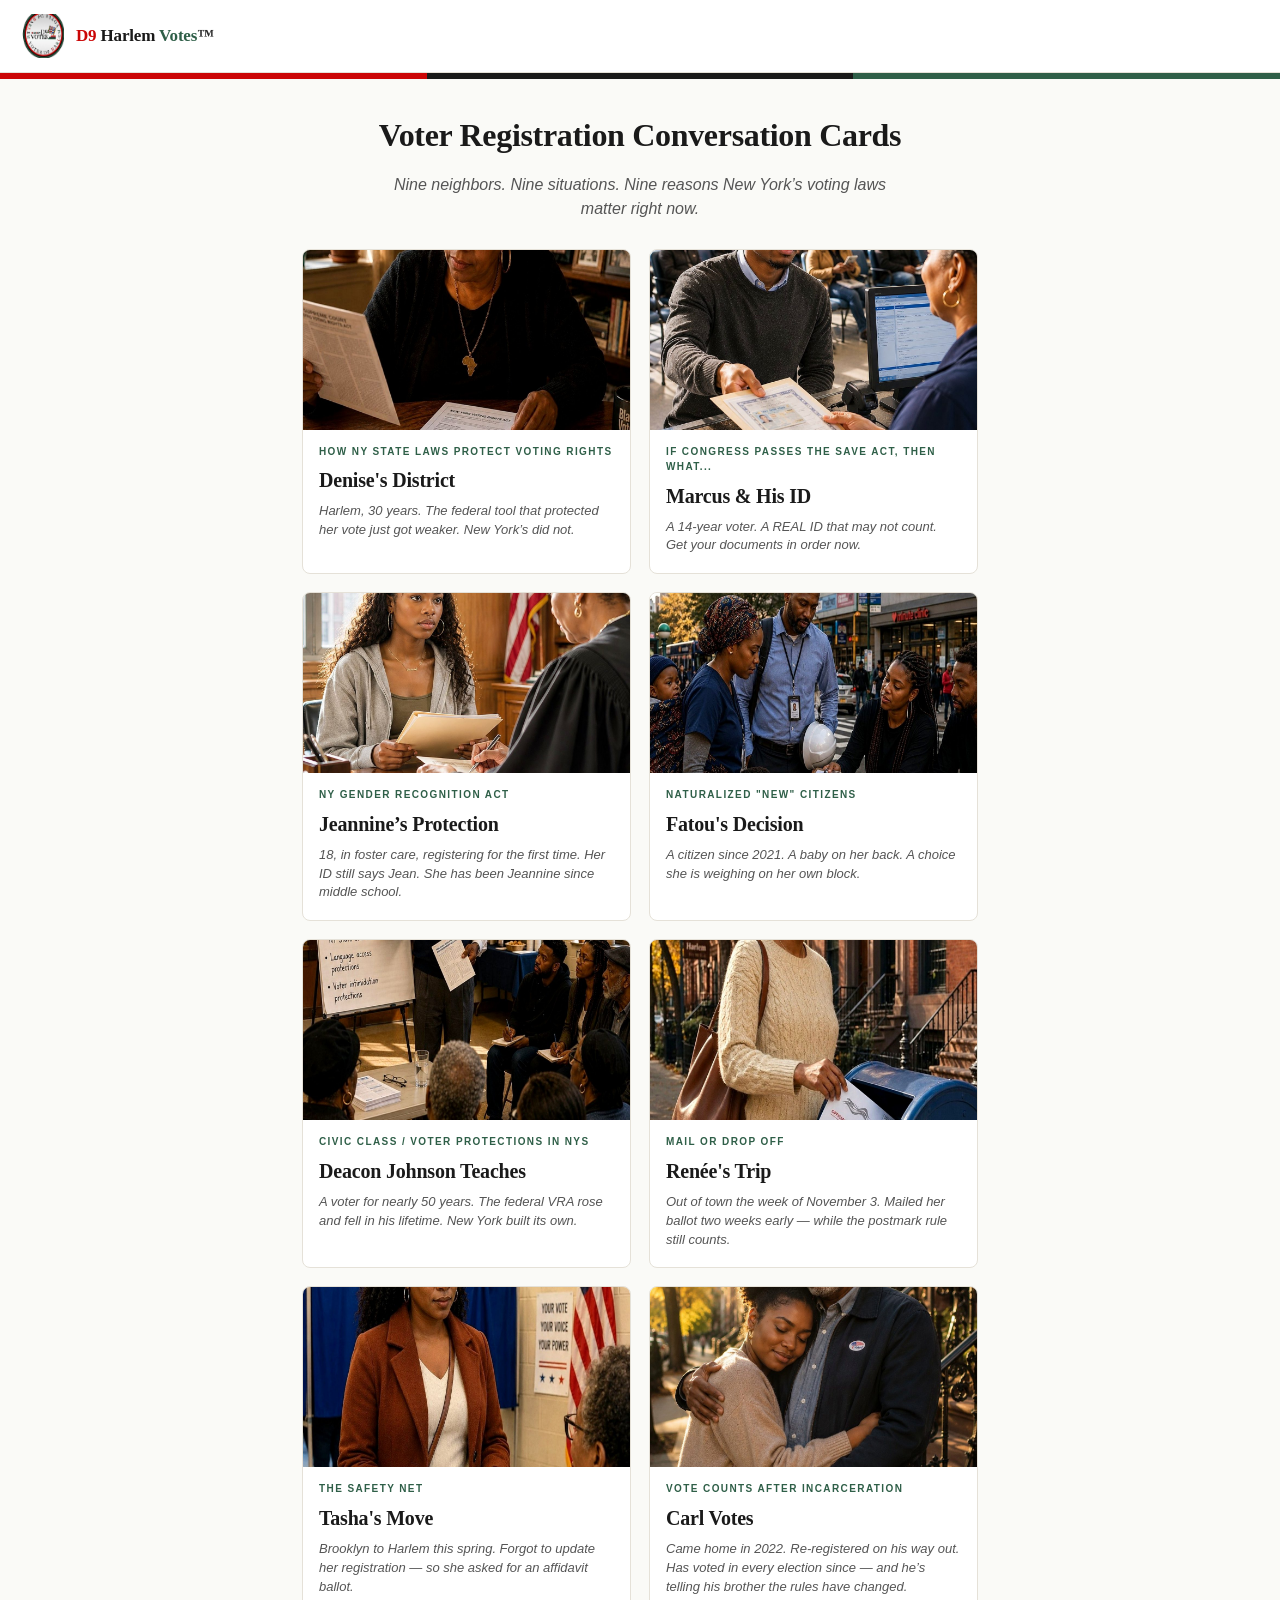
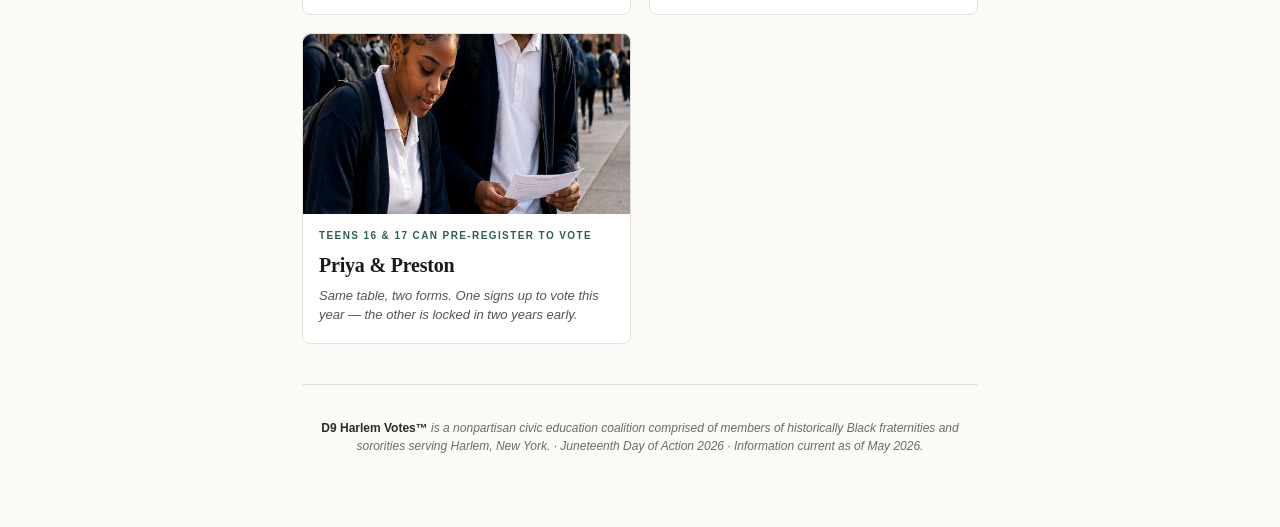
==== index.html @ d6b65fea "Initial cards site build" ====
<!doctype html>
<html lang="en">
<head>
<meta charset="utf-8">
<meta name="viewport" content="width=device-width,initial-scale=1">
<title>Conversation Cards &mdash; D9 Harlem Votes&trade;</title>
<meta name="description" content="Nine voter registration conversation cards from D9 Harlem Votes&trade;, a nonpartisan civic education coalition in Harlem, New York.">
<link rel="stylesheet" href="style.css">
<link rel="icon" type="image/png" href="logo.png">
<script data-goatcounter="https://d9harlemvotes.goatcounter.com/count" async src="//gc.zgo.at/count.js"></script>
</head>
<body>
<div class="topbar">
  <a class="brand" href="/cards/">
    <img src="logo.png" alt="D9 Harlem Votes logo">
    <span class="wordmark"><span class="d9">D9</span> <span class="h">Harlem</span> <span class="v">Votes</span>&trade;</span>
  </a>
</div>
<div class="stripe"><div class="s-red"></div><div class="s-black"></div><div class="s-green"></div></div>
<div class="container">
  <div class="deck-header">
    <h1>Voter Registration Conversation Cards</h1>
    <p class="deck-tagline">Nine neighbors. Nine situations. Nine reasons New York&rsquo;s voting laws matter right now.</p>
  </div>
  <div class="deck-grid">
    <a class="deck-tile" href="card1/">
      <img src="photos/card1-denise.jpg" alt="Denise's District">
      <div class="tile-body">
        <div class="tile-topic">How NY state laws protect voting rights</div>
        <div class="tile-name">Denise's District</div>
        <p class="tile-tag">Harlem, 30 years. The federal tool that protected her vote just got weaker. New York&rsquo;s did not.</p>
      </div>
    </a>
    <a class="deck-tile" href="card2/">
      <img src="photos/card2-marcus.jpg" alt="Marcus &amp; His ID">
      <div class="tile-body">
        <div class="tile-topic">If Congress passes the SAVE Act, then what...</div>
        <div class="tile-name">Marcus &amp; His ID</div>
        <p class="tile-tag">A 14-year voter. A REAL ID that may not count. Get your documents in order now.</p>
      </div>
    </a>
    <a class="deck-tile" href="card3/">
      <img src="photos/card3-jeannine.jpg" alt="Jeannine&rsquo;s Protection">
      <div class="tile-body">
        <div class="tile-topic">NY Gender Recognition Act</div>
        <div class="tile-name">Jeannine&rsquo;s Protection</div>
        <p class="tile-tag">18, in foster care, registering for the first time. Her ID still says Jean. She has been Jeannine since middle school.</p>
      </div>
    </a>
    <a class="deck-tile" href="card4/">
      <img src="photos/card4-fatou.jpg" alt="Fatou's Decision">
      <div class="tile-body">
        <div class="tile-topic">Naturalized "new" citizens</div>
        <div class="tile-name">Fatou's Decision</div>
        <p class="tile-tag">A citizen since 2021. A baby on her back. A choice she is weighing on her own block.</p>
      </div>
    </a>
    <a class="deck-tile" href="card5/">
      <img src="photos/card5-deacon.jpg" alt="Deacon Johnson Teaches">
      <div class="tile-body">
        <div class="tile-topic">Civic class / voter protections in NYS</div>
        <div class="tile-name">Deacon Johnson Teaches</div>
        <p class="tile-tag">A voter for nearly 50 years. The federal VRA rose and fell in his lifetime. New York built its own.</p>
      </div>
    </a>
    <a class="deck-tile" href="card6/">
      <img src="photos/card6-renee.jpg" alt="Ren&eacute;e's Trip">
      <div class="tile-body">
        <div class="tile-topic">Mail or drop off</div>
        <div class="tile-name">Ren&eacute;e's Trip</div>
        <p class="tile-tag">Out of town the week of November 3. Mailed her ballot two weeks early &mdash; while the postmark rule still counts.</p>
      </div>
    </a>
    <a class="deck-tile" href="card7/">
      <img src="photos/card7-tasha.jpg" alt="Tasha's Move">
      <div class="tile-body">
        <div class="tile-topic">The safety net</div>
        <div class="tile-name">Tasha's Move</div>
        <p class="tile-tag">Brooklyn to Harlem this spring. Forgot to update her registration &mdash; so she asked for an affidavit ballot.</p>
      </div>
    </a>
    <a class="deck-tile" href="card8/">
      <img src="photos/card8-carl.jpg" alt="Carl Votes">
      <div class="tile-body">
        <div class="tile-topic">Vote counts after incarceration</div>
        <div class="tile-name">Carl Votes</div>
        <p class="tile-tag">Came home in 2022. Re-registered on his way out. Has voted in every election since &mdash; and he&rsquo;s telling his brother the rules have changed.</p>
      </div>
    </a>
    <a class="deck-tile" href="card9/">
      <img src="photos/card9-priya-preston.jpg" alt="Priya &amp; Preston">
      <div class="tile-body">
        <div class="tile-topic">Teens 16 &amp; 17 can pre-register to vote</div>
        <div class="tile-name">Priya &amp; Preston</div>
        <p class="tile-tag">Same table, two forms. One signs up to vote this year &mdash; the other is locked in two years early.</p>
      </div>
    </a>
  </div>
  <div class="foot">
    <p class="meta"><strong>D9 Harlem Votes&trade;</strong> is a nonpartisan civic education coalition comprised of members of historically Black fraternities and sororities serving Harlem, New York. &middot; Juneteenth Day of Action 2026 &middot; Information current as of May 2026.</p>
  </div>
</div>
</body>
</html>
---- style.css ----
/* D9 Harlem Votes Cards — shared stylesheet */
:root {
  --red: #CB0606;
  --black: #1A1A1A;
  --green: #2F5F48;
  --cream: #f5f1e8;
  --rule: #e5e1d8;
  --text: #2a2a2a;
  --muted: #6b6b6b;
}
* { box-sizing: border-box; }
html { -webkit-text-size-adjust: 100%; }
body {
  margin: 0;
  padding: 0;
  font-family: -apple-system, BlinkMacSystemFont, "Segoe UI", Roboto, Helvetica, Arial, sans-serif;
  color: var(--text);
  background: #fafaf7;
  line-height: 1.55;
  font-size: 16px;
}

/* Top bar */
.topbar {
  background: #fff;
  border-bottom: 1px solid var(--rule);
  padding: 14px 20px;
  display: flex;
  align-items: center;
  justify-content: space-between;
  gap: 16px;
}
.topbar .brand {
  display: flex;
  align-items: center;
  gap: 12px;
  text-decoration: none;
  color: inherit;
}
.topbar .brand img {
  width: 44px;
  height: 44px;
  display: block;
}
.topbar .brand .wordmark {
  font-family: Georgia, serif;
  font-size: 17px;
  font-weight: 600;
  letter-spacing: -0.01em;
}
.topbar .brand .wordmark .d9 { color: var(--red); }
.topbar .brand .wordmark .h  { color: var(--black); }
.topbar .brand .wordmark .v  { color: var(--green); }
.topbar .back {
  font-size: 13px;
  color: var(--muted);
  text-decoration: none;
  font-weight: 500;
}
.topbar .back:hover { color: var(--red); }

/* Tri-stripe */
.stripe {
  height: 6px;
  display: flex;
}
.stripe .s-red   { flex: 1; background: var(--red); }
.stripe .s-black { flex: 1; background: var(--black); }
.stripe .s-green { flex: 1; background: var(--green); }

/* Page container */
.container {
  max-width: 720px;
  margin: 0 auto;
  padding: 28px 22px 60px;
}

/* Card page */
.topic-label {
  font-size: 11px;
  letter-spacing: 0.18em;
  text-transform: uppercase;
  color: var(--green);
  font-weight: 700;
  margin-bottom: 10px;
}
h1.card-name {
  font-family: Georgia, serif;
  font-size: 38px;
  line-height: 1.1;
  margin: 0 0 10px;
  color: var(--black);
  letter-spacing: -0.015em;
  font-weight: 700;
}
.tagline {
  font-style: italic;
  color: #555;
  font-size: 17px;
  line-height: 1.45;
  margin: 0 0 24px;
}
.card-photo {
  width: 100%;
  height: auto;
  display: block;
  border-radius: 4px;
  margin: 0 0 26px;
}
.subtitle {
  font-style: italic;
  color: #555;
  font-size: 16px;
  margin: 0 0 22px;
}
h2.section-label {
  font-size: 12px;
  letter-spacing: 0.14em;
  text-transform: uppercase;
  color: var(--black);
  font-weight: 700;
  margin: 26px 0 10px;
}
.section-body {
  font-size: 16px;
  line-height: 1.6;
  margin: 0 0 20px;
  color: var(--text);
}
.action-box {
  background: #eaf0e8;
  border-left: 4px solid var(--green);
  padding: 16px 20px;
  border-radius: 0 4px 4px 0;
  margin: 22px 0 24px;
}
.action-box .action-label {
  font-size: 11px;
  letter-spacing: 0.16em;
  text-transform: uppercase;
  color: var(--green);
  font-weight: 700;
  margin-bottom: 8px;
}
.action-box .action-body {
  font-size: 15.5px;
  line-height: 1.55;
  color: var(--text);
}
.action-box .action-body em { font-style: italic; }
.read-more {
  font-size: 13.5px;
  color: var(--muted);
  margin: 22px 0 0;
  line-height: 1.5;
}
.read-more strong { color: var(--text); }
.read-more a { color: var(--green); text-decoration: underline; text-underline-offset: 2px; }
.read-more a:hover { color: var(--red); }

/* Footer */
.foot {
  margin: 40px 0 0;
  padding-top: 22px;
  border-top: 1px solid var(--rule);
  text-align: center;
}
.foot .browse {
  display: inline-block;
  background: var(--red);
  color: #fff;
  text-decoration: none;
  padding: 11px 22px;
  border-radius: 6px;
  font-weight: 600;
  font-size: 14.5px;
  letter-spacing: 0.02em;
  margin-bottom: 22px;
}
.foot .browse:hover { background: #a30404; }
.foot .meta {
  font-size: 12px;
  color: var(--muted);
  line-height: 1.5;
  font-style: italic;
}
.foot .meta strong { color: var(--text); font-style: normal; }

/* Index (deck landing) */
.deck-header {
  text-align: center;
  margin: 4px 0 28px;
}
.deck-header h1 {
  font-family: Georgia, serif;
  font-size: 32px;
  color: var(--black);
  margin: 0 0 12px;
  font-weight: 700;
  letter-spacing: -0.01em;
}
.deck-header .deck-tagline {
  font-style: italic;
  color: #555;
  font-size: 16px;
  max-width: 540px;
  margin: 0 auto;
  line-height: 1.5;
}
.deck-grid {
  display: grid;
  grid-template-columns: 1fr;
  gap: 18px;
  margin: 28px 0;
}
@media (min-width: 600px) {
  .deck-grid { grid-template-columns: 1fr 1fr; }
}
.deck-tile {
  display: block;
  background: #fff;
  border: 1px solid var(--rule);
  border-radius: 8px;
  overflow: hidden;
  text-decoration: none;
  color: inherit;
  transition: transform 0.15s ease, box-shadow 0.15s ease;
}
.deck-tile:hover {
  transform: translateY(-2px);
  box-shadow: 0 6px 18px rgba(0,0,0,0.08);
}
.deck-tile img {
  width: 100%;
  height: 180px;
  object-fit: cover;
  display: block;
}
.deck-tile .tile-body {
  padding: 14px 16px 18px;
}
.deck-tile .tile-topic {
  font-size: 10px;
  letter-spacing: 0.14em;
  text-transform: uppercase;
  color: var(--green);
  font-weight: 700;
  margin-bottom: 6px;
}
.deck-tile .tile-name {
  font-family: Georgia, serif;
  font-size: 20px;
  font-weight: 600;
  color: var(--black);
  margin: 0 0 6px;
  letter-spacing: -0.01em;
}
.deck-tile .tile-tag {
  font-size: 13px;
  color: #555;
  font-style: italic;
  line-height: 1.45;
  margin: 0;
}

/* Mobile tweaks */
@media (max-width: 480px) {
  h1.card-name { font-size: 30px; }
  .tagline { font-size: 16px; }
  .container { padding: 22px 18px 50px; }
  .topbar { padding: 12px 16px; }
  .topbar .brand img { width: 38px; height: 38px; }
  .topbar .brand .wordmark { font-size: 15px; }
  .deck-header h1 { font-size: 26px; }
  .deck-header .deck-tagline { font-size: 15px; }
  .deck-tile .tile-tag { font-size: 13px; }
}
@media (max-width: 380px) {
  .deck-header h1 { font-size: 23px; }
  .topbar .back { display: none; }
}
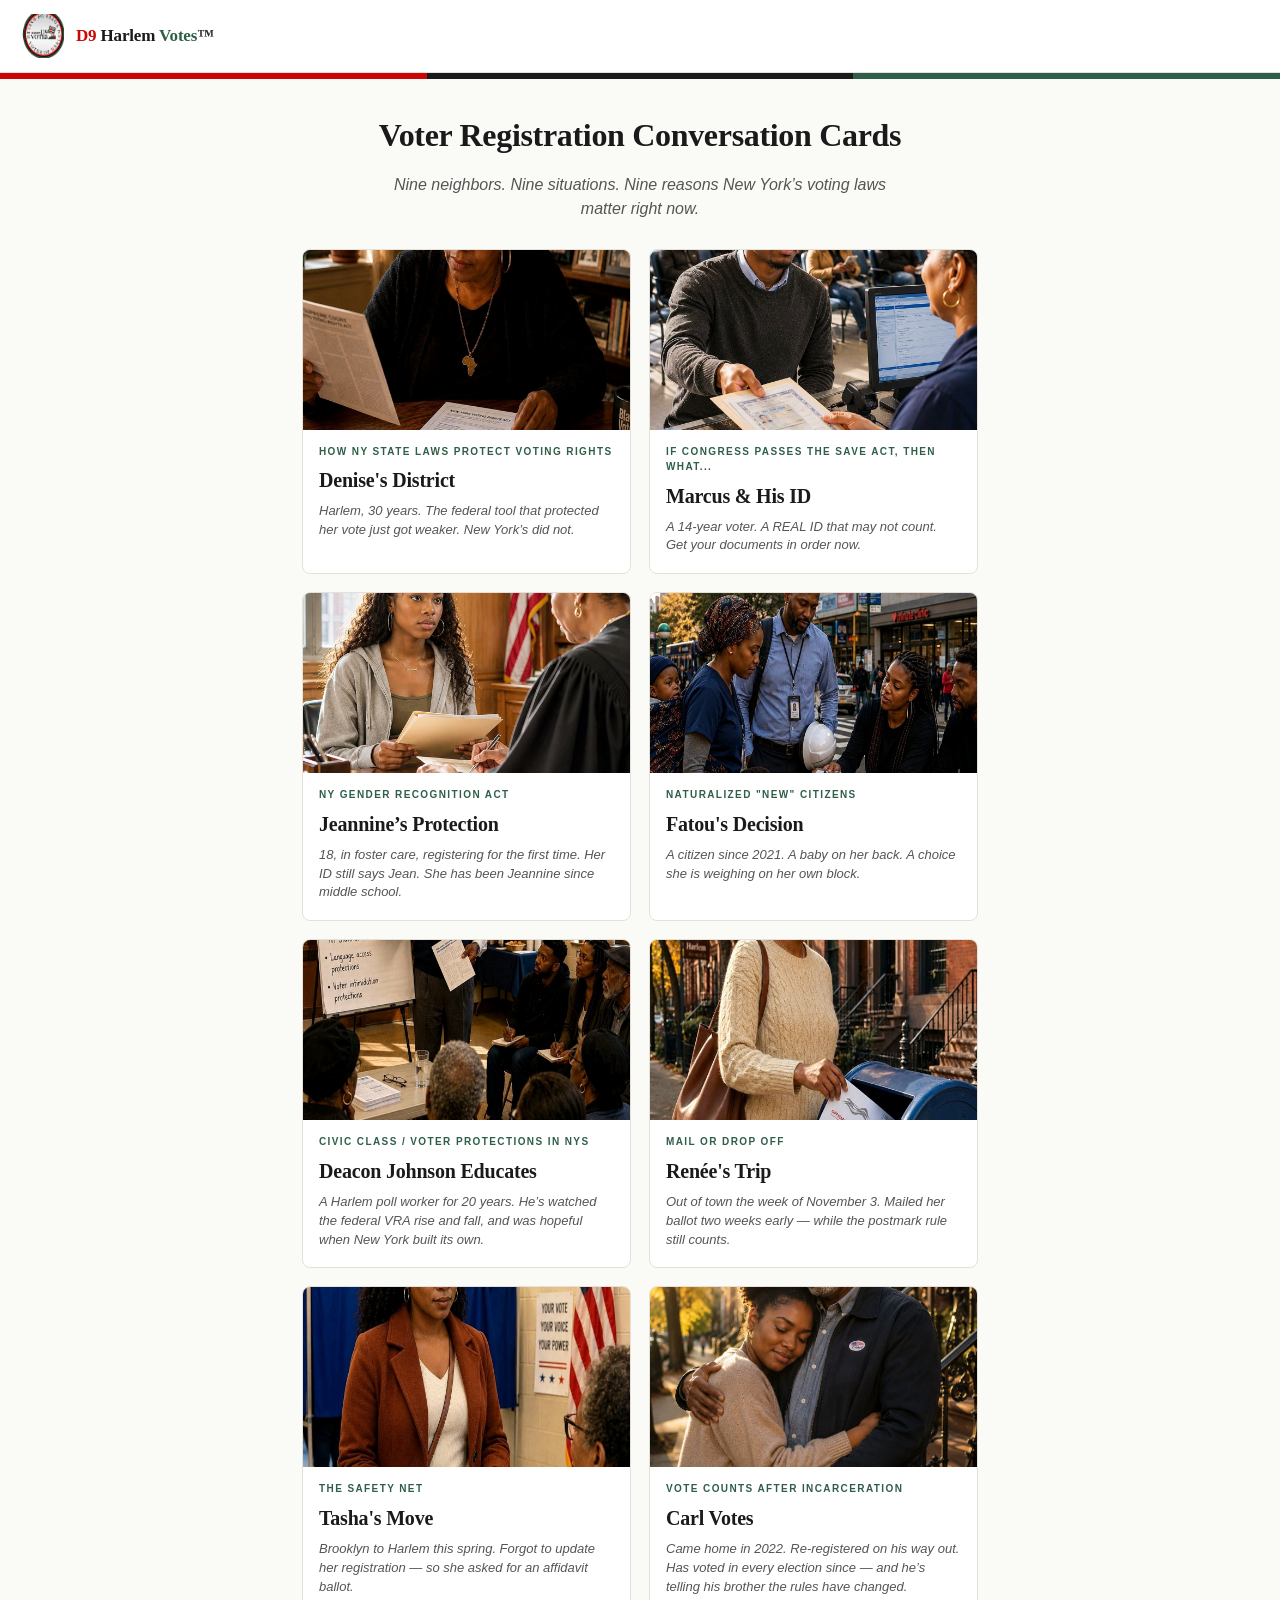
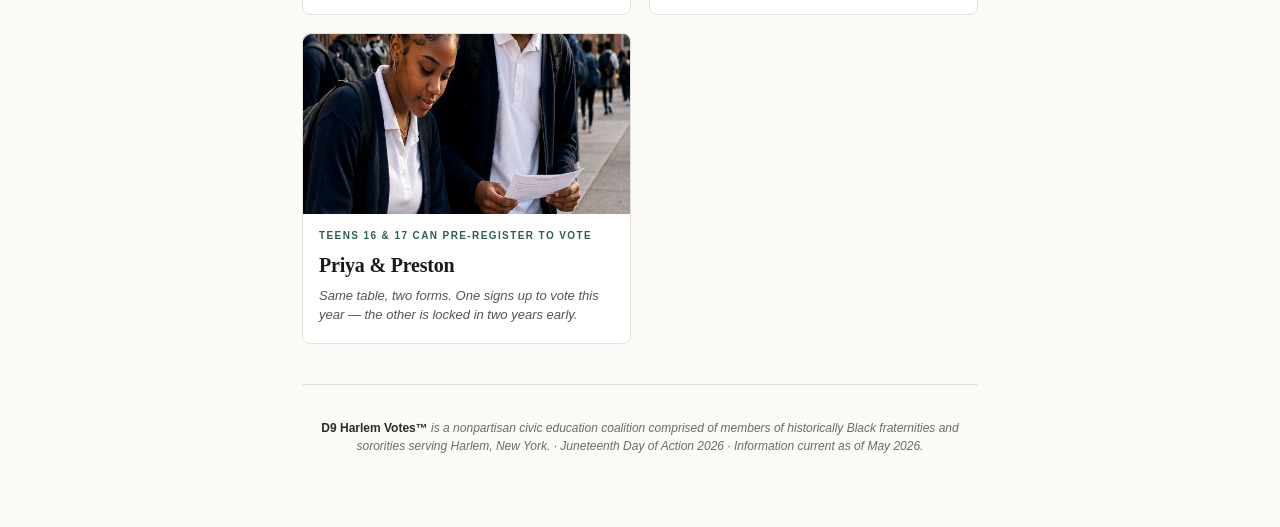
==== commit e8f9477f: "Update homepage: Deacon Johnson Educates" ====
--- a/index.html
+++ b/index.html
@@ -1,3 +1,4 @@
+
 <!doctype html>
 <html lang="en">
 <head>
@@ -56,11 +57,11 @@
       </div>
     </a>
     <a class="deck-tile" href="card5/">
-      <img src="photos/card5-deacon.jpg" alt="Deacon Johnson Teaches">
+      <img src="photos/card5-deacon.jpg" alt="Deacon Johnson Educates">
       <div class="tile-body">
         <div class="tile-topic">Civic class / voter protections in NYS</div>
-        <div class="tile-name">Deacon Johnson Teaches</div>
-        <p class="tile-tag">A voter for nearly 50 years. The federal VRA rose and fell in his lifetime. New York built its own.</p>
+        <div class="tile-name">Deacon Johnson Educates</div>
+        <p class="tile-tag">A Harlem poll worker for 20 years. He&rsquo;s watched the federal VRA rise and fall, and was hopeful when New York built its own.</p>
       </div>
     </a>
     <a class="deck-tile" href="card6/">
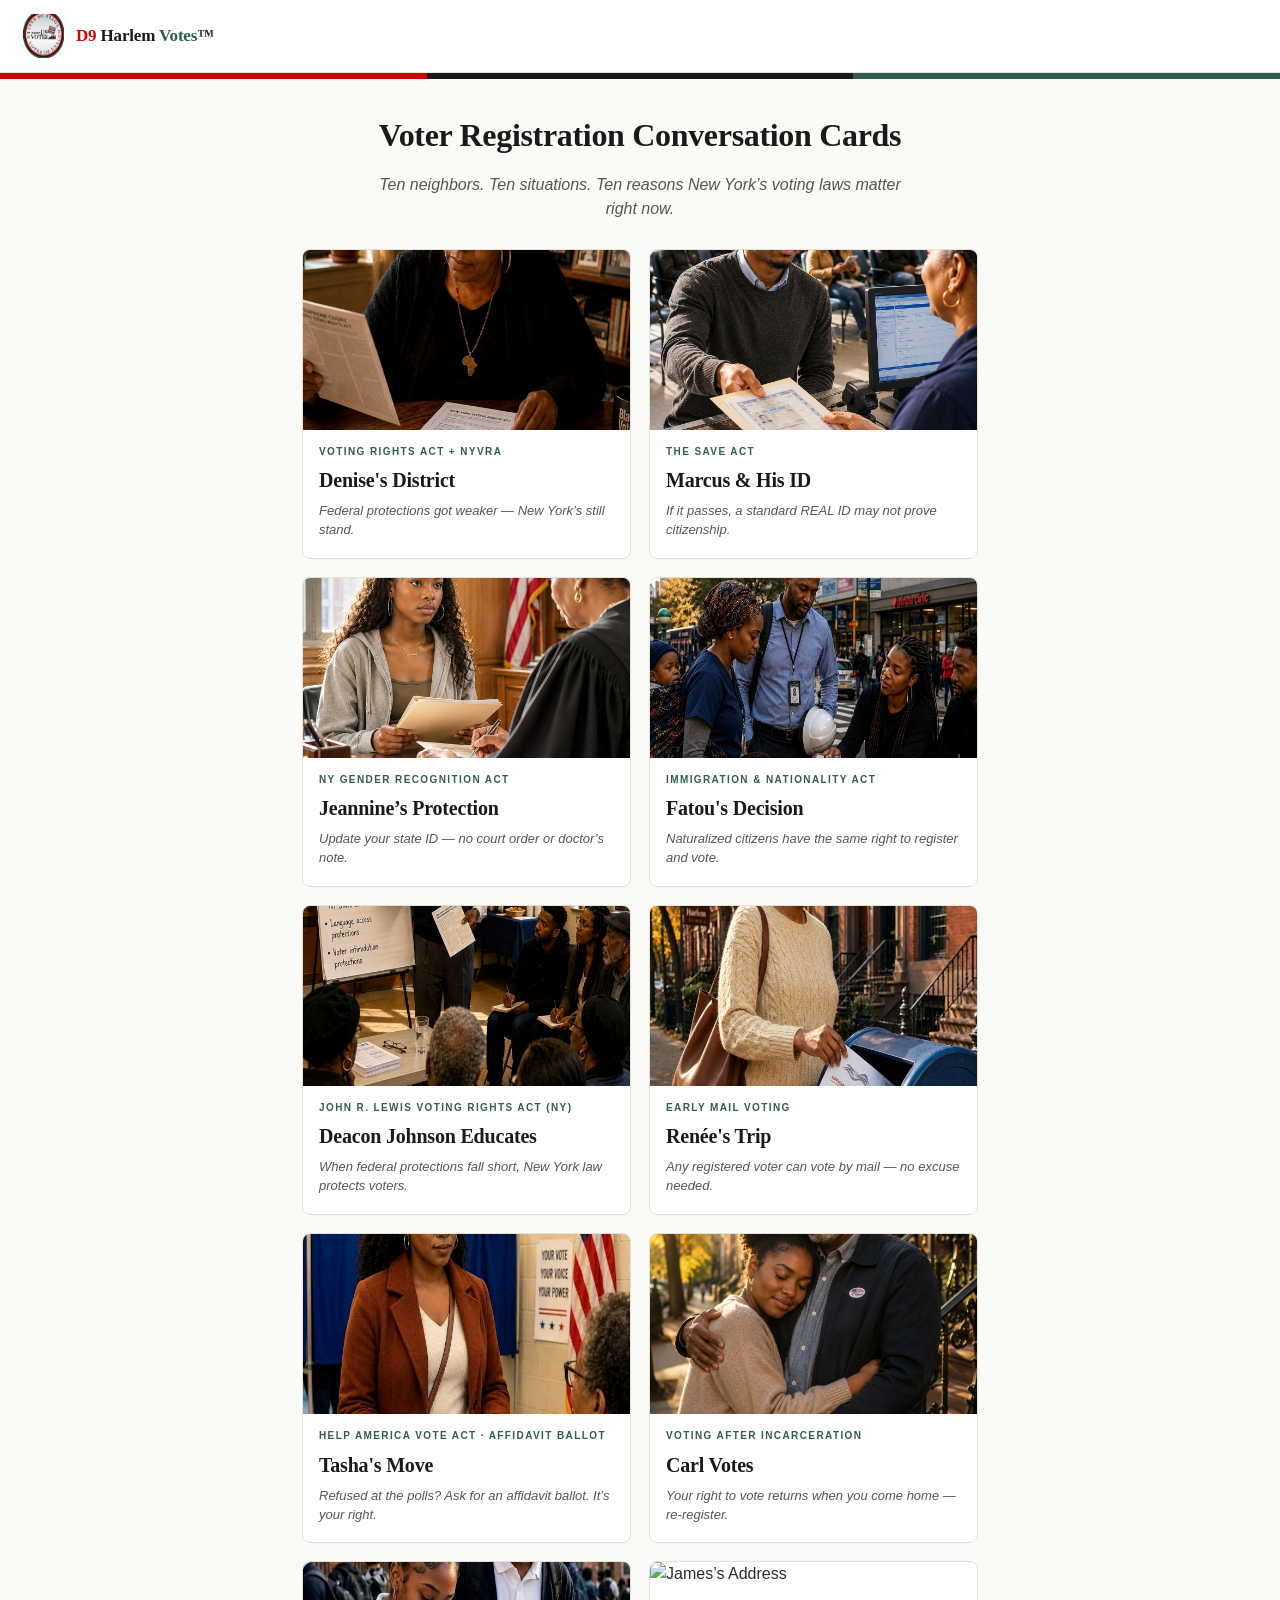
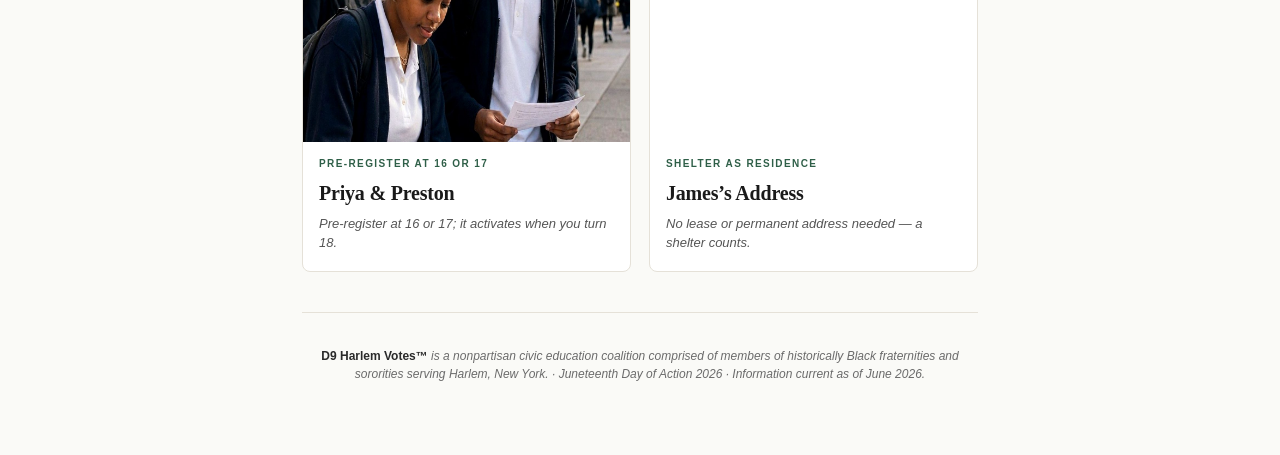
==== commit 887175b3: "Update index.html" ====
--- a/index.html
+++ b/index.html
@@ -1,11 +1,10 @@
-
 <!doctype html>
 <html lang="en">
 <head>
 <meta charset="utf-8">
 <meta name="viewport" content="width=device-width,initial-scale=1">
 <title>Conversation Cards &mdash; D9 Harlem Votes&trade;</title>
-<meta name="description" content="Nine voter registration conversation cards from D9 Harlem Votes&trade;, a nonpartisan civic education coalition in Harlem, New York.">
+<meta name="description" content="Ten voter registration conversation cards from D9 Harlem Votes&trade;, a nonpartisan civic education coalition in Harlem, New York. Real barriers, real laws, real protections.">
 <link rel="stylesheet" href="style.css">
 <link rel="icon" type="image/png" href="logo.png">
 <script data-goatcounter="https://d9harlemvotes.goatcounter.com/count" async src="//gc.zgo.at/count.js"></script>
@@ -21,23 +20,23 @@
 <div class="container">
   <div class="deck-header">
     <h1>Voter Registration Conversation Cards</h1>
-    <p class="deck-tagline">Nine neighbors. Nine situations. Nine reasons New York&rsquo;s voting laws matter right now.</p>
+    <p class="deck-tagline">Ten neighbors. Ten situations. Ten reasons New York&rsquo;s voting laws matter right now.</p>
   </div>
   <div class="deck-grid">
     <a class="deck-tile" href="card1/">
       <img src="photos/card1-denise.jpg" alt="Denise's District">
       <div class="tile-body">
-        <div class="tile-topic">How NY state laws protect voting rights</div>
+        <div class="tile-topic">Voting Rights Act + NYVRA</div>
         <div class="tile-name">Denise's District</div>
-        <p class="tile-tag">Harlem, 30 years. The federal tool that protected her vote just got weaker. New York&rsquo;s did not.</p>
+        <p class="tile-tag">Federal protections got weaker &mdash; New York&rsquo;s still stand.</p>
       </div>
     </a>
     <a class="deck-tile" href="card2/">
       <img src="photos/card2-marcus.jpg" alt="Marcus &amp; His ID">
       <div class="tile-body">
-        <div class="tile-topic">If Congress passes the SAVE Act, then what...</div>
+        <div class="tile-topic">The SAVE Act</div>
         <div class="tile-name">Marcus &amp; His ID</div>
-        <p class="tile-tag">A 14-year voter. A REAL ID that may not count. Get your documents in order now.</p>
+        <p class="tile-tag">If it passes, a standard REAL ID may not prove citizenship.</p>
       </div>
     </a>
     <a class="deck-tile" href="card3/">
@@ -45,60 +44,68 @@
       <div class="tile-body">
         <div class="tile-topic">NY Gender Recognition Act</div>
         <div class="tile-name">Jeannine&rsquo;s Protection</div>
-        <p class="tile-tag">18, in foster care, registering for the first time. Her ID still says Jean. She has been Jeannine since middle school.</p>
+        <p class="tile-tag">Update your state ID &mdash; no court order or doctor&rsquo;s note.</p>
       </div>
     </a>
     <a class="deck-tile" href="card4/">
       <img src="photos/card4-fatou.jpg" alt="Fatou's Decision">
       <div class="tile-body">
-        <div class="tile-topic">Naturalized "new" citizens</div>
+        <div class="tile-topic">Immigration &amp; Nationality Act</div>
         <div class="tile-name">Fatou's Decision</div>
-        <p class="tile-tag">A citizen since 2021. A baby on her back. A choice she is weighing on her own block.</p>
+        <p class="tile-tag">Naturalized citizens have the same right to register and vote.</p>
       </div>
     </a>
     <a class="deck-tile" href="card5/">
       <img src="photos/card5-deacon.jpg" alt="Deacon Johnson Educates">
       <div class="tile-body">
-        <div class="tile-topic">Civic class / voter protections in NYS</div>
+        <div class="tile-topic">John R. Lewis Voting Rights Act (NY)</div>
         <div class="tile-name">Deacon Johnson Educates</div>
-        <p class="tile-tag">A Harlem poll worker for 20 years. He&rsquo;s watched the federal VRA rise and fall, and was hopeful when New York built its own.</p>
+        <p class="tile-tag">When federal protections fall short, New York law protects voters.</p>
       </div>
     </a>
     <a class="deck-tile" href="card6/">
       <img src="photos/card6-renee.jpg" alt="Ren&eacute;e's Trip">
       <div class="tile-body">
-        <div class="tile-topic">Mail or drop off</div>
+        <div class="tile-topic">Early Mail Voting</div>
         <div class="tile-name">Ren&eacute;e's Trip</div>
-        <p class="tile-tag">Out of town the week of November 3. Mailed her ballot two weeks early &mdash; while the postmark rule still counts.</p>
+        <p class="tile-tag">Any registered voter can vote by mail &mdash; no excuse needed.</p>
       </div>
     </a>
     <a class="deck-tile" href="card7/">
       <img src="photos/card7-tasha.jpg" alt="Tasha's Move">
       <div class="tile-body">
-        <div class="tile-topic">The safety net</div>
+        <div class="tile-topic">Help America Vote Act &middot; Affidavit Ballot</div>
         <div class="tile-name">Tasha's Move</div>
-        <p class="tile-tag">Brooklyn to Harlem this spring. Forgot to update her registration &mdash; so she asked for an affidavit ballot.</p>
+        <p class="tile-tag">Refused at the polls? Ask for an affidavit ballot. It&rsquo;s your right.</p>
       </div>
     </a>
     <a class="deck-tile" href="card8/">
       <img src="photos/card8-carl.jpg" alt="Carl Votes">
       <div class="tile-body">
-        <div class="tile-topic">Vote counts after incarceration</div>
+        <div class="tile-topic">Voting After Incarceration</div>
         <div class="tile-name">Carl Votes</div>
-        <p class="tile-tag">Came home in 2022. Re-registered on his way out. Has voted in every election since &mdash; and he&rsquo;s telling his brother the rules have changed.</p>
+        <p class="tile-tag">Your right to vote returns when you come home &mdash; re-register.</p>
       </div>
     </a>
     <a class="deck-tile" href="card9/">
       <img src="photos/card9-priya-preston.jpg" alt="Priya &amp; Preston">
       <div class="tile-body">
-        <div class="tile-topic">Teens 16 &amp; 17 can pre-register to vote</div>
+        <div class="tile-topic">Pre-Register at 16 or 17</div>
         <div class="tile-name">Priya &amp; Preston</div>
-        <p class="tile-tag">Same table, two forms. One signs up to vote this year &mdash; the other is locked in two years early.</p>
+        <p class="tile-tag">Pre-register at 16 or 17; it activates when you turn 18.</p>
+      </div>
+    </a>
+    <a class="deck-tile" href="card10/">
+      <img src="photos/card10-shelter.jpg" alt="James&rsquo;s Address">
+      <div class="tile-body">
+        <div class="tile-topic">Shelter as Residence</div>
+        <div class="tile-name">James&rsquo;s Address</div>
+        <p class="tile-tag">No lease or permanent address needed &mdash; a shelter counts.</p>
       </div>
     </a>
   </div>
   <div class="foot">
-    <p class="meta"><strong>D9 Harlem Votes&trade;</strong> is a nonpartisan civic education coalition comprised of members of historically Black fraternities and sororities serving Harlem, New York. &middot; Juneteenth Day of Action 2026 &middot; Information current as of May 2026.</p>
+    <p class="meta"><strong>D9 Harlem Votes&trade;</strong> is a nonpartisan civic education coalition comprised of members of historically Black fraternities and sororities serving Harlem, New York. &middot; Juneteenth Day of Action 2026 &middot; Information current as of June 2026.</p>
   </div>
 </div>
 </body>
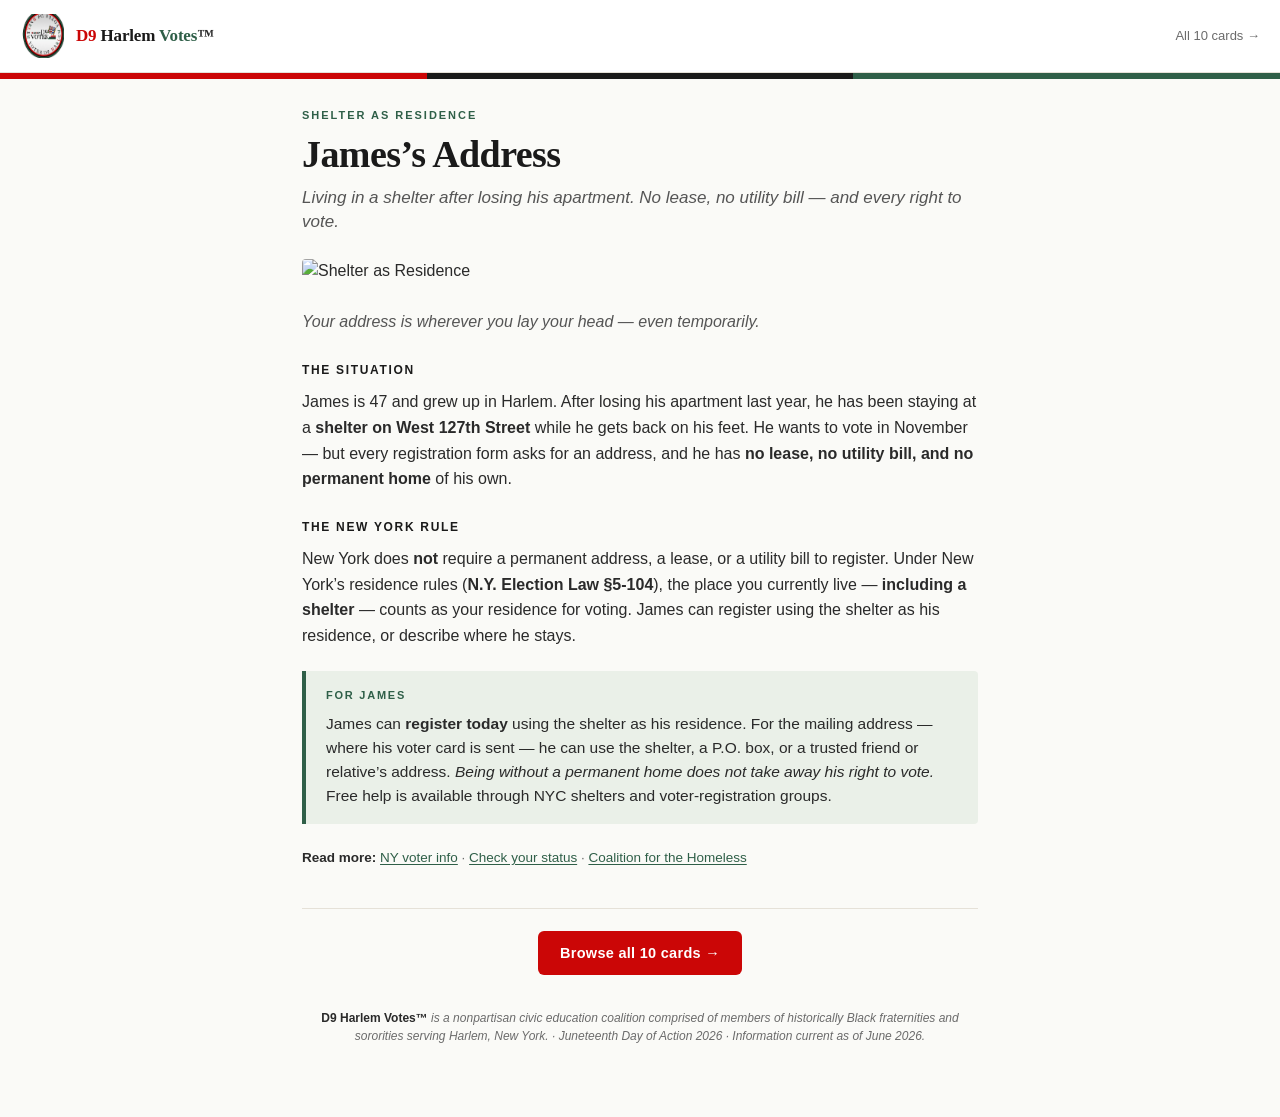
==== commit a40e0669: "card 10" ====
--- a/index.html
+++ b/index.html
@@ -3,108 +3,43 @@
 <head>
 <meta charset="utf-8">
 <meta name="viewport" content="width=device-width,initial-scale=1">
-<title>Conversation Cards &mdash; D9 Harlem Votes&trade;</title>
-<meta name="description" content="Ten voter registration conversation cards from D9 Harlem Votes&trade;, a nonpartisan civic education coalition in Harlem, New York. Real barriers, real laws, real protections.">
-<link rel="stylesheet" href="style.css">
-<link rel="icon" type="image/png" href="logo.png">
+<title>James&rsquo;s Address &mdash; D9 Harlem Votes&trade;</title>
+<meta name="description" content="Living in a shelter after losing his apartment. No lease, no utility bill — and every right to vote.">
+<link rel="stylesheet" href="../style.css">
+<link rel="icon" type="image/png" href="../logo.png">
 <script data-goatcounter="https://d9harlemvotes.goatcounter.com/count" async src="//gc.zgo.at/count.js"></script>
 </head>
 <body>
 <div class="topbar">
   <a class="brand" href="/cards/">
-    <img src="logo.png" alt="D9 Harlem Votes logo">
+    <img src="../logo.png" alt="D9 Harlem Votes logo">
     <span class="wordmark"><span class="d9">D9</span> <span class="h">Harlem</span> <span class="v">Votes</span>&trade;</span>
   </a>
+  <a class="back" href="/cards/">All 10 cards &rarr;</a>
 </div>
 <div class="stripe"><div class="s-red"></div><div class="s-black"></div><div class="s-green"></div></div>
 <div class="container">
-  <div class="deck-header">
-    <h1>Voter Registration Conversation Cards</h1>
-    <p class="deck-tagline">Ten neighbors. Ten situations. Ten reasons New York&rsquo;s voting laws matter right now.</p>
+  <div class="topic-label">Shelter as Residence</div>
+  <h1 class="card-name">James&rsquo;s Address</h1>
+  <p class="tagline">Living in a shelter after losing his apartment. No lease, no utility bill &mdash; and every right to vote.</p>
+  <img class="card-photo" src="../photos/card10-shelter.jpg" alt="Shelter as Residence">
+  <p class="subtitle">Your address is wherever you lay your head &mdash; even temporarily.</p>
+
+  <h2 class="section-label">THE SITUATION</h2>
+  <p class="section-body">James is 47 and grew up in Harlem. After losing his apartment last year, he has been staying at a <strong>shelter on West 127th Street</strong> while he gets back on his feet. He wants to vote in November &mdash; but every registration form asks for an address, and he has <strong>no lease, no utility bill, and no permanent home</strong> of his own.</p>
+
+  <h2 class="section-label">THE NEW YORK RULE</h2>
+  <p class="section-body">New York does <strong>not</strong> require a permanent address, a lease, or a utility bill to register. Under New York&rsquo;s residence rules (<strong>N.Y. Election Law &sect;5-104</strong>), the place you currently live &mdash; <strong>including a shelter</strong> &mdash; counts as your residence for voting. James can register using the shelter as his residence, or describe where he stays.</p>
+
+  <div class="action-box">
+    <div class="action-label">FOR JAMES</div>
+    <div class="action-body">James can <strong>register today</strong> using the shelter as his residence. For the mailing address &mdash; where his voter card is sent &mdash; he can use the shelter, a P.O. box, or a trusted friend or relative&rsquo;s address. <em>Being without a permanent home does not take away his right to vote.</em> Free help is available through NYC shelters and voter-registration groups.</div>
   </div>
-  <div class="deck-grid">
-    <a class="deck-tile" href="card1/">
-      <img src="photos/card1-denise.jpg" alt="Denise's District">
-      <div class="tile-body">
-        <div class="tile-topic">Voting Rights Act + NYVRA</div>
-        <div class="tile-name">Denise's District</div>
-        <p class="tile-tag">Federal protections got weaker &mdash; New York&rsquo;s still stand.</p>
-      </div>
-    </a>
-    <a class="deck-tile" href="card2/">
-      <img src="photos/card2-marcus.jpg" alt="Marcus &amp; His ID">
-      <div class="tile-body">
-        <div class="tile-topic">The SAVE Act</div>
-        <div class="tile-name">Marcus &amp; His ID</div>
-        <p class="tile-tag">If it passes, a standard REAL ID may not prove citizenship.</p>
-      </div>
-    </a>
-    <a class="deck-tile" href="card3/">
-      <img src="photos/card3-jeannine.jpg" alt="Jeannine&rsquo;s Protection">
-      <div class="tile-body">
-        <div class="tile-topic">NY Gender Recognition Act</div>
-        <div class="tile-name">Jeannine&rsquo;s Protection</div>
-        <p class="tile-tag">Update your state ID &mdash; no court order or doctor&rsquo;s note.</p>
-      </div>
-    </a>
-    <a class="deck-tile" href="card4/">
-      <img src="photos/card4-fatou.jpg" alt="Fatou's Decision">
-      <div class="tile-body">
-        <div class="tile-topic">Immigration &amp; Nationality Act</div>
-        <div class="tile-name">Fatou's Decision</div>
-        <p class="tile-tag">Naturalized citizens have the same right to register and vote.</p>
-      </div>
-    </a>
-    <a class="deck-tile" href="card5/">
-      <img src="photos/card5-deacon.jpg" alt="Deacon Johnson Educates">
-      <div class="tile-body">
-        <div class="tile-topic">John R. Lewis Voting Rights Act (NY)</div>
-        <div class="tile-name">Deacon Johnson Educates</div>
-        <p class="tile-tag">When federal protections fall short, New York law protects voters.</p>
-      </div>
-    </a>
-    <a class="deck-tile" href="card6/">
-      <img src="photos/card6-renee.jpg" alt="Ren&eacute;e's Trip">
-      <div class="tile-body">
-        <div class="tile-topic">Early Mail Voting</div>
-        <div class="tile-name">Ren&eacute;e's Trip</div>
-        <p class="tile-tag">Any registered voter can vote by mail &mdash; no excuse needed.</p>
-      </div>
-    </a>
-    <a class="deck-tile" href="card7/">
-      <img src="photos/card7-tasha.jpg" alt="Tasha's Move">
-      <div class="tile-body">
-        <div class="tile-topic">Help America Vote Act &middot; Affidavit Ballot</div>
-        <div class="tile-name">Tasha's Move</div>
-        <p class="tile-tag">Refused at the polls? Ask for an affidavit ballot. It&rsquo;s your right.</p>
-      </div>
-    </a>
-    <a class="deck-tile" href="card8/">
-      <img src="photos/card8-carl.jpg" alt="Carl Votes">
-      <div class="tile-body">
-        <div class="tile-topic">Voting After Incarceration</div>
-        <div class="tile-name">Carl Votes</div>
-        <p class="tile-tag">Your right to vote returns when you come home &mdash; re-register.</p>
-      </div>
-    </a>
-    <a class="deck-tile" href="card9/">
-      <img src="photos/card9-priya-preston.jpg" alt="Priya &amp; Preston">
-      <div class="tile-body">
-        <div class="tile-topic">Pre-Register at 16 or 17</div>
-        <div class="tile-name">Priya &amp; Preston</div>
-        <p class="tile-tag">Pre-register at 16 or 17; it activates when you turn 18.</p>
-      </div>
-    </a>
-    <a class="deck-tile" href="card10/">
-      <img src="photos/card10-shelter.jpg" alt="James&rsquo;s Address">
-      <div class="tile-body">
-        <div class="tile-topic">Shelter as Residence</div>
-        <div class="tile-name">James&rsquo;s Address</div>
-        <p class="tile-tag">No lease or permanent address needed &mdash; a shelter counts.</p>
-      </div>
-    </a>
-  </div>
+
+  <p class="read-more"><strong>Read more:</strong> <a href="https://www.voting.nyc/" target="_blank" rel="noopener">NY voter info</a> &middot; <a href="https://voterlookup.elections.ny.gov/" target="_blank" rel="noopener">Check your status</a> &middot; <a href="https://www.coalitionforthehomeless.org/" target="_blank" rel="noopener">Coalition for the Homeless</a></p>
+
   <div class="foot">
+    <a class="browse" href="../">Browse all 10 cards &rarr;</a>
     <p class="meta"><strong>D9 Harlem Votes&trade;</strong> is a nonpartisan civic education coalition comprised of members of historically Black fraternities and sororities serving Harlem, New York. &middot; Juneteenth Day of Action 2026 &middot; Information current as of June 2026.</p>
   </div>
 </div>
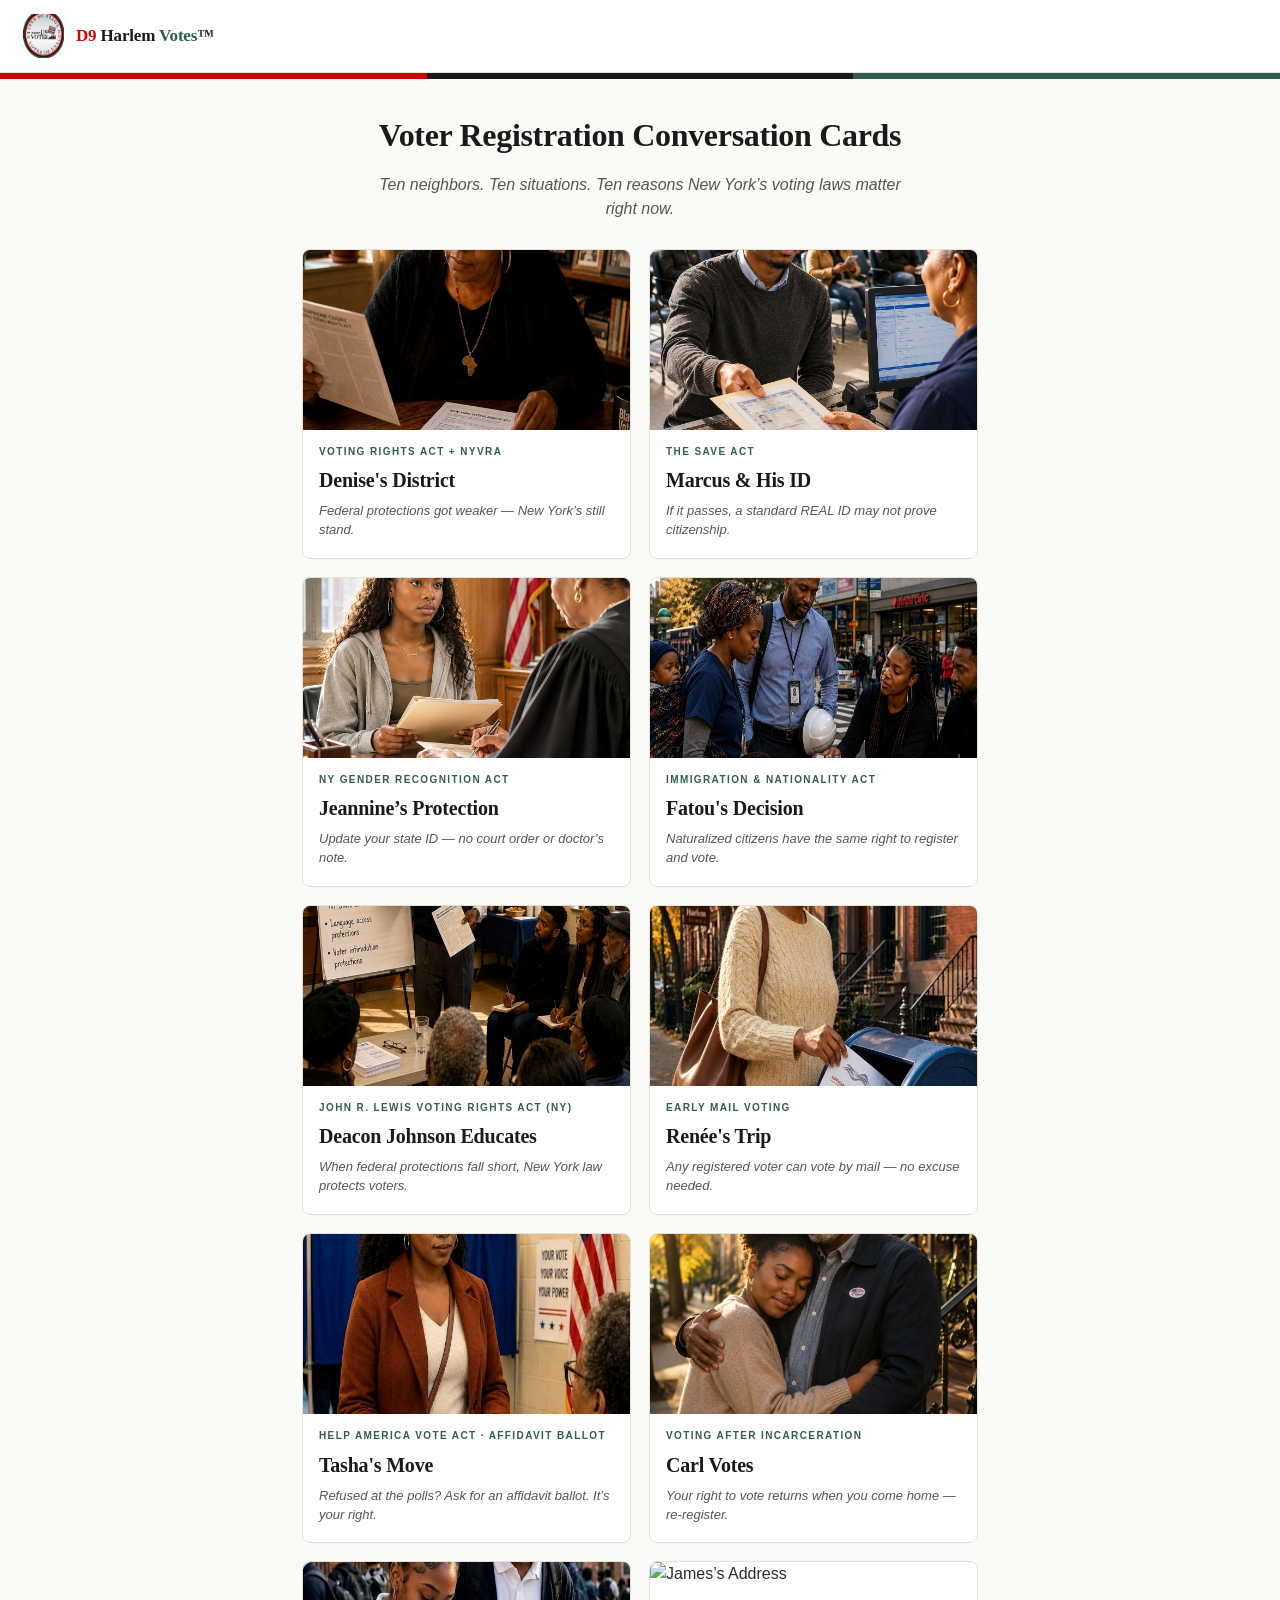
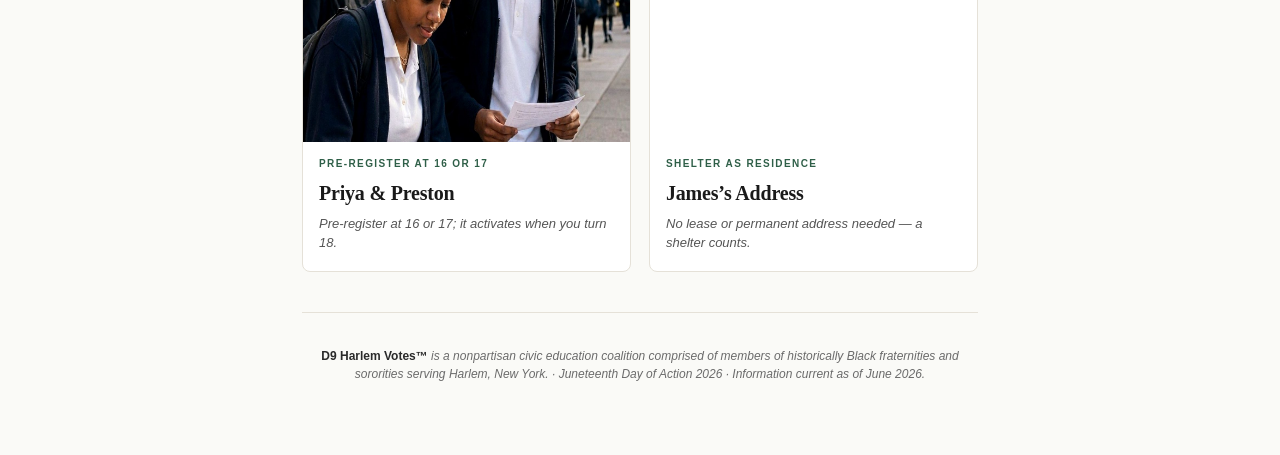
==== commit 4efbc390: "Restore Index file" ====
--- a/index.html
+++ b/index.html
@@ -1,45 +1,111 @@
+
 <!doctype html>
 <html lang="en">
 <head>
 <meta charset="utf-8">
 <meta name="viewport" content="width=device-width,initial-scale=1">
-<title>James&rsquo;s Address &mdash; D9 Harlem Votes&trade;</title>
-<meta name="description" content="Living in a shelter after losing his apartment. No lease, no utility bill — and every right to vote.">
-<link rel="stylesheet" href="../style.css">
-<link rel="icon" type="image/png" href="../logo.png">
+<title>Conversation Cards &mdash; D9 Harlem Votes&trade;</title>
+<meta name="description" content="Ten voter registration conversation cards from D9 Harlem Votes&trade;, a nonpartisan civic education coalition in Harlem, New York. Real barriers, real laws, real protections.">
+<link rel="stylesheet" href="style.css">
+<link rel="icon" type="image/png" href="logo.png">
 <script data-goatcounter="https://d9harlemvotes.goatcounter.com/count" async src="//gc.zgo.at/count.js"></script>
 </head>
 <body>
 <div class="topbar">
   <a class="brand" href="/cards/">
-    <img src="../logo.png" alt="D9 Harlem Votes logo">
+    <img src="logo.png" alt="D9 Harlem Votes logo">
     <span class="wordmark"><span class="d9">D9</span> <span class="h">Harlem</span> <span class="v">Votes</span>&trade;</span>
   </a>
-  <a class="back" href="/cards/">All 10 cards &rarr;</a>
 </div>
 <div class="stripe"><div class="s-red"></div><div class="s-black"></div><div class="s-green"></div></div>
 <div class="container">
-  <div class="topic-label">Shelter as Residence</div>
-  <h1 class="card-name">James&rsquo;s Address</h1>
-  <p class="tagline">Living in a shelter after losing his apartment. No lease, no utility bill &mdash; and every right to vote.</p>
-  <img class="card-photo" src="../photos/card10-shelter.jpg" alt="Shelter as Residence">
-  <p class="subtitle">Your address is wherever you lay your head &mdash; even temporarily.</p>
-
-  <h2 class="section-label">THE SITUATION</h2>
-  <p class="section-body">James is 47 and grew up in Harlem. After losing his apartment last year, he has been staying at a <strong>shelter on West 127th Street</strong> while he gets back on his feet. He wants to vote in November &mdash; but every registration form asks for an address, and he has <strong>no lease, no utility bill, and no permanent home</strong> of his own.</p>
-
-  <h2 class="section-label">THE NEW YORK RULE</h2>
-  <p class="section-body">New York does <strong>not</strong> require a permanent address, a lease, or a utility bill to register. Under New York&rsquo;s residence rules (<strong>N.Y. Election Law &sect;5-104</strong>), the place you currently live &mdash; <strong>including a shelter</strong> &mdash; counts as your residence for voting. James can register using the shelter as his residence, or describe where he stays.</p>
-
-  <div class="action-box">
-    <div class="action-label">FOR JAMES</div>
-    <div class="action-body">James can <strong>register today</strong> using the shelter as his residence. For the mailing address &mdash; where his voter card is sent &mdash; he can use the shelter, a P.O. box, or a trusted friend or relative&rsquo;s address. <em>Being without a permanent home does not take away his right to vote.</em> Free help is available through NYC shelters and voter-registration groups.</div>
+  <div class="deck-header">
+    <h1>Voter Registration Conversation Cards</h1>
+    <p class="deck-tagline">Ten neighbors. Ten situations. Ten reasons New York&rsquo;s voting laws matter right now.</p>
   </div>
-
-  <p class="read-more"><strong>Read more:</strong> <a href="https://www.voting.nyc/" target="_blank" rel="noopener">NY voter info</a> &middot; <a href="https://voterlookup.elections.ny.gov/" target="_blank" rel="noopener">Check your status</a> &middot; <a href="https://www.coalitionforthehomeless.org/" target="_blank" rel="noopener">Coalition for the Homeless</a></p>
-
+  <div class="deck-grid">
+    <a class="deck-tile" href="card1/">
+      <img src="photos/card1-denise.jpg" alt="Denise's District">
+      <div class="tile-body">
+        <div class="tile-topic">Voting Rights Act + NYVRA</div>
+        <div class="tile-name">Denise's District</div>
+        <p class="tile-tag">Federal protections got weaker &mdash; New York&rsquo;s still stand.</p>
+      </div>
+    </a>
+    <a class="deck-tile" href="card2/">
+      <img src="photos/card2-marcus.jpg" alt="Marcus &amp; His ID">
+      <div class="tile-body">
+        <div class="tile-topic">The SAVE Act</div>
+        <div class="tile-name">Marcus &amp; His ID</div>
+        <p class="tile-tag">If it passes, a standard REAL ID may not prove citizenship.</p>
+      </div>
+    </a>
+    <a class="deck-tile" href="card3/">
+      <img src="photos/card3-jeannine.jpg" alt="Jeannine&rsquo;s Protection">
+      <div class="tile-body">
+        <div class="tile-topic">NY Gender Recognition Act</div>
+        <div class="tile-name">Jeannine&rsquo;s Protection</div>
+        <p class="tile-tag">Update your state ID &mdash; no court order or doctor&rsquo;s note.</p>
+      </div>
+    </a>
+    <a class="deck-tile" href="card4/">
+      <img src="photos/card4-fatou.jpg" alt="Fatou's Decision">
+      <div class="tile-body">
+        <div class="tile-topic">Immigration &amp; Nationality Act</div>
+        <div class="tile-name">Fatou's Decision</div>
+        <p class="tile-tag">Naturalized citizens have the same right to register and vote.</p>
+      </div>
+    </a>
+    <a class="deck-tile" href="card5/">
+      <img src="photos/card5-deacon.jpg" alt="Deacon Johnson Educates">
+      <div class="tile-body">
+        <div class="tile-topic">John R. Lewis Voting Rights Act (NY)</div>
+        <div class="tile-name">Deacon Johnson Educates</div>
+        <p class="tile-tag">When federal protections fall short, New York law protects voters.</p>
+      </div>
+    </a>
+    <a class="deck-tile" href="card6/">
+      <img src="photos/card6-renee.jpg" alt="Ren&eacute;e's Trip">
+      <div class="tile-body">
+        <div class="tile-topic">Early Mail Voting</div>
+        <div class="tile-name">Ren&eacute;e's Trip</div>
+        <p class="tile-tag">Any registered voter can vote by mail &mdash; no excuse needed.</p>
+      </div>
+    </a>
+    <a class="deck-tile" href="card7/">
+      <img src="photos/card7-tasha.jpg" alt="Tasha's Move">
+      <div class="tile-body">
+        <div class="tile-topic">Help America Vote Act &middot; Affidavit Ballot</div>
+        <div class="tile-name">Tasha's Move</div>
+        <p class="tile-tag">Refused at the polls? Ask for an affidavit ballot. It&rsquo;s your right.</p>
+      </div>
+    </a>
+    <a class="deck-tile" href="card8/">
+      <img src="photos/card8-carl.jpg" alt="Carl Votes">
+      <div class="tile-body">
+        <div class="tile-topic">Voting After Incarceration</div>
+        <div class="tile-name">Carl Votes</div>
+        <p class="tile-tag">Your right to vote returns when you come home &mdash; re-register.</p>
+      </div>
+    </a>
+    <a class="deck-tile" href="card9/">
+      <img src="photos/card9-priya-preston.jpg" alt="Priya &amp; Preston">
+      <div class="tile-body">
+        <div class="tile-topic">Pre-Register at 16 or 17</div>
+        <div class="tile-name">Priya &amp; Preston</div>
+        <p class="tile-tag">Pre-register at 16 or 17; it activates when you turn 18.</p>
+      </div>
+    </a>
+    <a class="deck-tile" href="card10/">
+      <img src="photos/card10-shelter.jpg" alt="James&rsquo;s Address">
+      <div class="tile-body">
+        <div class="tile-topic">Shelter as Residence</div>
+        <div class="tile-name">James&rsquo;s Address</div>
+        <p class="tile-tag">No lease or permanent address needed &mdash; a shelter counts.</p>
+      </div>
+    </a>
+  </div>
   <div class="foot">
-    <a class="browse" href="../">Browse all 10 cards &rarr;</a>
     <p class="meta"><strong>D9 Harlem Votes&trade;</strong> is a nonpartisan civic education coalition comprised of members of historically Black fraternities and sororities serving Harlem, New York. &middot; Juneteenth Day of Action 2026 &middot; Information current as of June 2026.</p>
   </div>
 </div>
